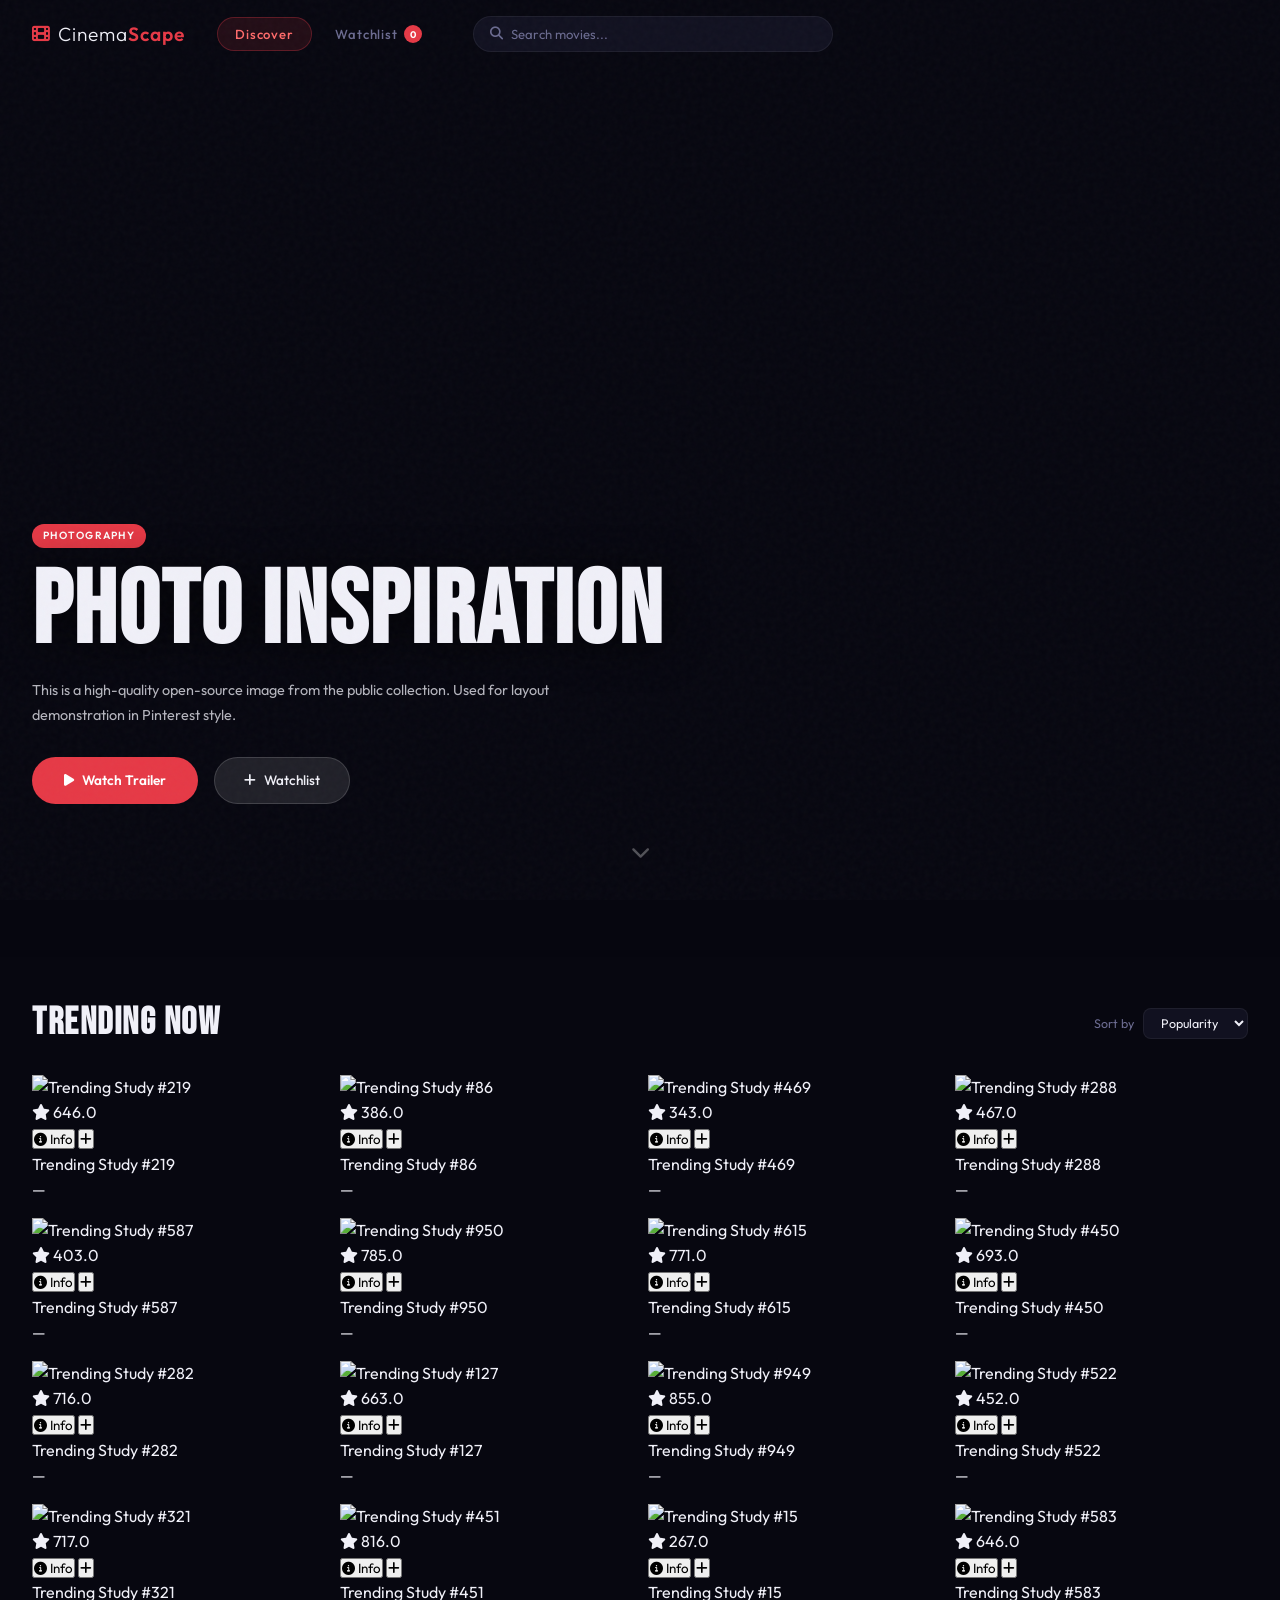
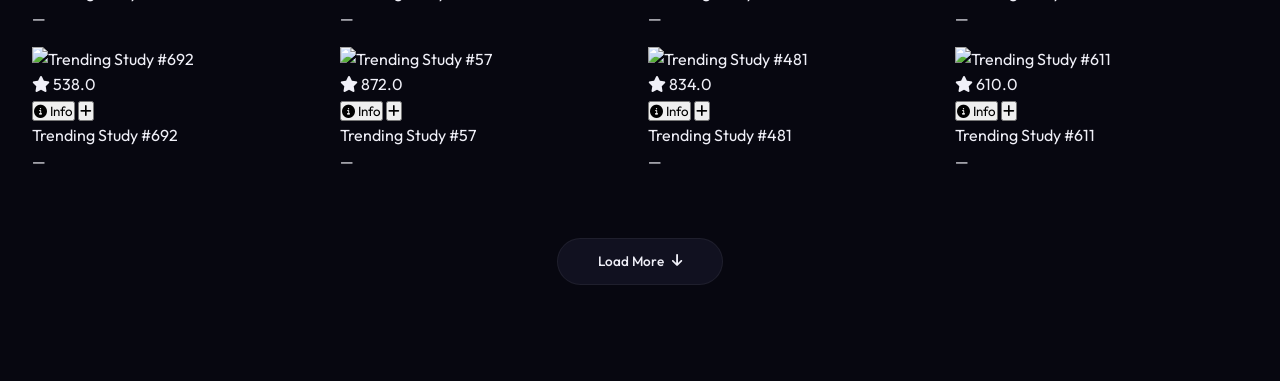
==== moviesite/index.html @ bd74ea68 "Clean up movie site code - fix syntax, remove duplication, add missing functions" ====
<!DOCTYPE html>
<html lang="en">
<head>
  <meta charset="UTF-8" />
  <meta name="viewport" content="width=device-width, initial-scale=1.0" />
  <title>CinemaScape — Discover Movies</title>
  <link rel="preconnect" href="https://fonts.googleapis.com" />
  <link rel="preconnect" href="https://fonts.gstatic.com" crossorigin />
  <link href="https://fonts.googleapis.com/css2?family=Bebas+Neue&family=Outfit:wght@300;400;500;600&display=swap" rel="stylesheet" />
  <link rel="stylesheet" href="https://cdnjs.cloudflare.com/ajax/libs/font-awesome/6.5.1/css/all.min.css" />
  <link rel="stylesheet" href="/moviesite/src/styles/main.css" />
</head>
<body>
  <div id="app">

    <!-- NOISE TEXTURE -->
    <div class="noise"></div>

    <!-- NAVBAR -->
    <nav class="navbar" id="navbar">
      <div class="nav-inner">
        <div class="nav-logo">
          <i class="fa-solid fa-film"></i>
          <span>Cinema<b>Scape</b></span>
        </div>
        <div class="nav-tabs">
          <button class="tab-btn active" data-tab="discover">Discover</button>
          <button class="tab-btn" data-tab="watchlist">
            Watchlist
            <span class="badge" id="wlBadge">0</span>
          </button>
        </div>
        <div class="nav-search">
          <i class="fa-solid fa-magnifying-glass"></i>
          <input type="text" id="searchInput" placeholder="Search movies..." autocomplete="off" />
          <button id="searchClear" class="search-clear hidden"><i class="fa-solid fa-xmark"></i></button>
        </div>
      </div>
    </nav>

    <!-- HERO -->
    <header class="hero" id="hero">
      <div class="hero-backdrop" id="heroBackdrop"></div>
      <div class="hero-overlay"></div>
      <div class="hero-content" id="heroContent">
        <div class="hero-meta" id="heroMeta"></div>
        <h1 class="hero-title" id="heroTitle">Loading...</h1>
        <p class="hero-desc" id="heroDesc"></p>
        <div class="hero-actions">
          <button class="btn-watch" id="heroWatch">
            <i class="fa-solid fa-play"></i> Watch Trailer
          </button>
          <button class="btn-wl" id="heroWl">
            <i class="fa-solid fa-plus"></i> Watchlist
          </button>
        </div>
      </div>
      <div class="hero-scroll-hint">
        <i class="fa-solid fa-chevron-down"></i>
      </div>
    </header>

    <!-- GENRE FILTER -->
    <div class="genre-bar" id="genreBar">
      <div class="genre-inner" id="genreList"></div>
    </div>

    <!-- MAIN CONTENT -->
    <main class="main" id="main">

      <!-- DISCOVER VIEW -->
      <section class="view active" id="view-discover">
        <div class="section-header">
          <h2 class="section-title" id="sectionTitle">Trending Now</h2>
          <div class="sort-group">
            <label>Sort by</label>
            <select id="sortSelect">
              <option value="popularity">Popularity</option>
              <option value="rating">Rating</option>
              <option value="year">Year</option>
              <option value="title">Title</option>
            </select>
          </div>
        </div>
        <div class="movies-grid" id="moviesGrid">
          <!-- Cards rendered by JS -->
        </div>
        <div class="skeleton-grid hidden" id="skeletonGrid">
          ${Array(8).fill('<div class="skeleton-card"><div class="sk sk-img"></div><div class="sk sk-line"></div><div class="sk sk-line short"></div></div>').join('')}
        </div>
        <div class="load-more-wrap">
          <button class="btn-load" id="loadMore">Load More <i class="fa-solid fa-arrow-down"></i></button>
        </div>
      </section>

      <!-- WATCHLIST VIEW -->
      <section class="view" id="view-watchlist">
        <div class="section-header">
          <h2 class="section-title">My Watchlist</h2>
          <button class="btn-clear-wl" id="clearWl">
            <i class="fa-solid fa-trash"></i> Clear All
          </button>
        </div>
        <div class="movies-grid" id="watchlistGrid"></div>
        <div class="wl-empty hidden" id="wlEmpty">
          <i class="fa-solid fa-bookmark"></i>
          <h3>Your watchlist is empty</h3>
          <p>Add movies from the Discover tab to watch later.</p>
          <button class="btn-watch" onclick="window.switchTab('discover')">
            <i class="fa-solid fa-compass"></i> Discover Movies
          </button>
        </div>
      </section>

    </main>

    <!-- MOVIE DETAIL MODAL -->
    <div class="modal-overlay" id="modalOverlay">
      <div class="modal" id="modal">
        <button class="modal-close" id="modalClose"><i class="fa-solid fa-xmark"></i></button>
        <div class="modal-backdrop" id="modalBackdrop"></div>
        <div class="modal-body">
          <div class="modal-poster" id="modalPoster"></div>
          <div class="modal-info">
            <div class="modal-meta" id="modalMeta"></div>
            <h2 class="modal-title" id="modalTitle"></h2>
            <div class="modal-stats" id="modalStats"></div>
            <p class="modal-desc" id="modalDesc"></p>
            <div class="modal-cast" id="modalCast"></div>
            <div class="modal-actions" id="modalActions"></div>
          </div>
        </div>
      </div>
    </div>

    <!-- TOAST -->
    <div class="toast-container" id="toastContainer"></div>

  </div>

  <script type="module" src="/moviesite/src/main.js"></script>
</body>
</html>
---- moviesite/src/styles/main.css ----
/* =============================================
   CSS VARIABLES (SCSS $variables equivalent)
   ============================================= */
:root {
  --c-bg: #070710;
  --c-bg2: #0d0d1a;
  --c-surface: #111120;
  --c-surface2: #181830;
  --c-border: rgba(255,255,255,0.06);
  --c-accent: #e63946;
  --c-accent2: #ff6b6b;
  --c-gold: #ffd166;
  --c-text: #f0f0f8;
  --c-muted: #6b6b90;
  --c-faint: #2a2a45;
  --c-accent-glow: rgba(230,57,70,0.25);
  --c-accent-dim: rgba(230,57,70,0.12);

  --font-display: 'Bebas Neue', cursive;
  --font-body: 'Outfit', sans-serif;

  --nav-h: 68px;
  --radius: 12px;
  --radius-lg: 20px;
  --ease: cubic-bezier(0.16,1,0.3,1);
  --max-w: 1440px;
}

/* =============================================
   RESET
   ============================================= */
*,*::before,*::after { box-sizing:border-box; margin:0; padding:0; }
html { scroll-behavior:smooth; }
body {
  background: var(--c-bg);
  color: var(--c-text);
  font-family: var(--font-body);
  font-size: 16px;
  line-height: 1.6;
  overflow-x: hidden;
  min-height: 100vh;
}
a { color:inherit; text-decoration:none; }
button { cursor:pointer; font-family:var(--font-body); }
img { max-width:100%; display:block; }
ul { list-style:none; }

/* =============================================
   NOISE
   ============================================= */
.noise {
  position: fixed; inset: 0; pointer-events: none; z-index: 999;
  opacity: 0.03;
  background-image: url("data:image/svg+xml,%3Csvg viewBox='0 0 200 200' xmlns='http://www.w3.org/2000/svg'%3E%3Cfilter id='n'%3E%3CfeTurbulence type='fractalNoise' baseFrequency='0.85' numOctaves='4'/%3E%3C/filter%3E%3Crect width='100%25' height='100%25' filter='url(%23n)'/%3E%3C/svg%3E");
}

/* =============================================
   NAVBAR
   ============================================= */
.navbar {
  position: fixed; top:0; left:0; right:0; height:var(--nav-h);
  z-index: 500;
  display: flex; align-items: center;
  padding: 0 2rem;
  transition: background 0.4s, box-shadow 0.4s;
}
.navbar.scrolled {
  background: rgba(7,7,16,0.9);
  backdrop-filter: blur(20px);
  box-shadow: 0 1px 0 var(--c-border);
}
.nav-inner {
  width:100%; max-width:var(--max-w); margin:0 auto;
  display:flex; align-items:center; gap:2rem;
}
.nav-logo {
  display: flex; align-items: center; gap: 0.5rem;
  font-size: 1.2rem;
  white-space: nowrap;
}
.nav-logo i { color: var(--c-accent); font-size: 1.1rem; }
.nav-logo span { font-family: var(--font-body); font-weight:300; letter-spacing:0.05em; }
.nav-logo b { font-weight:600; color: var(--c-accent); }
.nav-tabs { display:flex; gap:0.3rem; flex-shrink:0; }
.tab-btn {
  position:relative;
  background: transparent;
  border: 1px solid transparent;
  color: var(--c-muted);
  font-size: 0.82rem;
  font-weight: 500;
  letter-spacing: 0.06em;
  padding: 0.45rem 1.1rem;
  border-radius: 100px;
  transition: all 0.3s;
  display: flex; align-items:center; gap:0.4rem;
}
.tab-btn:hover { color: var(--c-text); }
.tab-btn.active {
  background: var(--c-accent-dim);
  border-color: rgba(230,57,70,0.3);
  color: var(--c-accent2);
}
.badge {
  background: var(--c-accent);
  color: #fff;
  font-size: 0.6rem;
  font-weight: 700;
  width: 18px; height: 18px;
  border-radius: 50%;
  display: flex; align-items:center; justify-content:center;
  transition: transform 0.3s var(--ease);
}
.badge.pop { transform: scale(1.5); }
.nav-search {
  flex: 1; max-width: 360px;
  position: relative; display:flex; align-items:center;
  background: var(--c-surface);
  border: 1px solid var(--c-border);
  border-radius: 100px;
  padding: 0 1rem;
  gap: 0.5rem;
  transition: border-color 0.3s, box-shadow 0.3s;
}
.nav-search:focus-within {
  border-color: rgba(230,57,70,0.4);
  box-shadow: 0 0 0 3px var(--c-accent-dim);
}
.nav-search i { color: var(--c-muted); font-size: 0.82rem; flex-shrink:0; }
.nav-search input {
  flex:1; background:transparent; border:none; outline:none;
  color: var(--c-text); font-family:var(--font-body);
  font-size: 0.82rem; padding: 0.55rem 0;
}
.nav-search input::placeholder { color: var(--c-muted); }
.search-clear {
  background: transparent; border:none;
  color: var(--c-muted); font-size:0.8rem;
  padding: 0; transition: color 0.3s;
}
.search-clear:hover { color: var(--c-accent); }
.hidden { display:none !important; }

/* =============================================
   HERO
   ============================================= */
.hero {
  position:relative; height:100vh; min-height:600px;
  display:flex; align-items:flex-end;
  overflow:hidden;
}
.hero-backdrop {
  position:absolute; inset:0;
  background-size: cover; background-position: center top;
  transition: background-image 1s;
  animation: kenburns 20s ease-in-out infinite alternate;
}
.hero-overlay {
  position:absolute; inset:0;
  background: linear-gradient(
    to right,
    rgba(7,7,16,0.95) 0%,
    rgba(7,7,16,0.6) 50%,
    rgba(7,7,16,0.1) 100%
  ),
  linear-gradient(to top, rgba(7,7,16,1) 0%, transparent 40%);
}
.hero-content {
  position:relative; z-index:2;
  max-width: var(--max-w); margin:0 auto; width:100%;
  padding: 0 2rem 6rem;
  animation: fade-up 1s var(--ease) both;
}
.hero-meta {
  display:flex; align-items:center; gap:0.8rem;
  margin-bottom:1rem; flex-wrap:wrap;
}
.hero-meta .genre-pill {
  background: var(--c-accent);
  color:#fff; font-size:0.65rem;
  font-weight:600; letter-spacing:0.12em; text-transform:uppercase;
  padding: 0.25rem 0.7rem; border-radius:100px;
}
.hero-meta .year, .hero-meta .runtime {
  font-size:0.78rem; color: var(--c-muted);
}
.hero-meta .rating {
  display:flex; align-items:center; gap:0.3rem;
  font-size:0.82rem; font-weight:600; color: var(--c-gold);
}
.hero-title {
  font-family: var(--font-display);
  font-size: clamp(3.5rem,8vw,7rem);
  line-height: 0.95;
  letter-spacing: 0.02em;
  margin-bottom: 1rem;
  text-shadow: 0 4px 40px rgba(0,0,0,0.8);
}
.hero-desc {
  font-size: 0.9rem; color: rgba(240,240,248,0.75);
  max-width: 540px; line-height:1.75;
  margin-bottom: 1.8rem;
  display: -webkit-box; -webkit-line-clamp:3; -webkit-box-orient:vertical;
  overflow:hidden;
}
.hero-actions { display:flex; gap:1rem; flex-wrap:wrap; }
.btn-watch {
  display:inline-flex; align-items:center; gap:0.5rem;
  background: var(--c-accent);
  color:#fff; font-size:0.85rem; font-weight:600;
  padding:0.85rem 2rem; border-radius:100px; border:none;
  transition: transform 0.3s var(--ease), box-shadow 0.3s;
}
.btn-watch:hover { transform:translateY(-3px); box-shadow:0 12px 32px var(--c-accent-glow); }
.btn-wl {
  display:inline-flex; align-items:center; gap:0.5rem;
  background: rgba(255,255,255,0.1); backdrop-filter:blur(8px);
  color: var(--c-text); font-size:0.85rem; font-weight:500;
  padding:0.85rem 1.8rem; border-radius:100px;
  border:1px solid rgba(255,255,255,0.15);
  transition: all 0.3s var(--ease);
}
.btn-wl:hover { background:rgba(255,255,255,0.18); transform:translateY(-3px); }
.btn-wl.in-wl { background: var(--c-accent-dim); border-color:rgba(230,57,70,0.4); color:var(--c-accent2); }
.hero-scroll-hint {
  position:absolute; bottom:2rem; left:50%; transform:translateX(-50%);
  z-index:2; color: rgba(255,255,255,0.3); font-size:1.2rem;
  animation: bounce 2s ease-in-out infinite;
}

/* =============================================
   GENRE BAR
   ============================================= */
.genre-bar {
  position:sticky; top:var(--nav-h); z-index:100;
  background: rgba(7,7,16,0.9); backdrop-filter:blur(20px);
  border-bottom:1px solid var(--c-border);
}
.genre-inner {
  max-width:var(--max-w); margin:0 auto;
  padding:0.8rem 2rem;
  display:flex; gap:0.5rem; overflow-x:auto;
  scrollbar-width:none;
}
.genre-inner::-webkit-scrollbar { display:none; }
.genre-btn {
  flex-shrink:0;
  background:transparent; border:1px solid var(--c-border);
  color:var(--c-muted); font-size:0.75rem; font-weight:500;
  letter-spacing:0.06em;
  padding:0.4rem 1rem; border-radius:100px;
  transition:all 0.3s;
  white-space:nowrap;
}
.genre-btn:hover { color:var(--c-text); border-color:rgba(255,255,255,0.2); }
.genre-btn.active {
  background: var(--c-accent); border-color:var(--c-accent);
  color:#fff;
}

/* =============================================
   MAIN LAYOUT
   ============================================= */
.main {
  max-width:var(--max-w); margin:0 auto;
  padding:3rem 2rem 6rem;
}
.view { display:none; }
.view.active { display:block; }
.section-header {
  display:flex; align-items:center; justify-content:space-between;
  margin-bottom:2rem; flex-wrap:wrap; gap:1rem;
}
.section-title {
  font-family:var(--font-display);
  font-size: clamp(1.8rem,3vw,2.5rem);
  letter-spacing:0.04em;
  line-height:1;
}
.sort-group {
  display:flex; align-items:center; gap:0.6rem;
  font-size:0.78rem; color:var(--c-muted);
}
.sort-group select {
  background:var(--c-surface); border:1px solid var(--c-border);
  color:var(--c-text); font-family:var(--font-body);
  font-size:0.78rem; padding:0.4rem 0.8rem;
  border-radius:8px; outline:none; cursor:pointer;
  transition:border-color 0.3s;
}
.sort-group select:focus { border-color:rgba(230,57,70,0.4); }
.movies-grid {
  display: block !important; /* Отключаем Grid для Masonry */
  column-count: 4;
  column-gap: 15px;
}

.movie-card {
  display: inline-block; /* Обязательно */
  width: 100%;
  margin-bottom: 15px;
  break-inside: avoid;
}

.card-poster {
  aspect-ratio: auto !important; /* Позволяем фото быть разной высоты */
}

.card-poster img {
  height: auto !important;
}

.movie-card {
  display: inline-block; /* Обязательно */
  width: 100%;
  margin-bottom: 15px;
  break-inside: avoid;
}

.card-poster {
  aspect-ratio: auto !important; /* Позволяем фото быть разной высоты */
}

.card-poster img {
  height: auto !important;
}
/* =============================================
   SKELETON
   ============================================= */
.skeleton-grid {
  display:grid;
  grid-template-columns:repeat(auto-fill, minmax(180px, 1fr));
  gap:1.2rem;
}
.skeleton-card { border-radius:var(--radius); overflow:hidden; }
.sk { background:var(--c-surface2); border-radius:6px; animation:shimmer 1.5s infinite; }
.sk-img { aspect-ratio:2/3; border-radius:var(--radius); }
.sk-line { height:12px; margin-top:8px; }
.sk-line.short { width:60%; }

/* =============================================
   LOAD MORE
   ============================================= */
.load-more-wrap { text-align:center; margin-top:3rem; }
.btn-load {
  background:var(--c-surface); border:1px solid var(--c-border);
  color:var(--c-text); font-size:0.85rem; font-weight:500;
  padding:0.85rem 2.5rem; border-radius:100px;
  transition:all 0.3s var(--ease);
  display:inline-flex; align-items:center; gap:0.5rem;
}
.btn-load:hover { border-color:var(--c-accent); color:var(--c-accent); transform:translateY(-2px); }
.btn-load:disabled { opacity:0.4; pointer-events:none; }

/* =============================================
   WATCHLIST
   ============================================= */
.btn-clear-wl {
  background:transparent; border:1px solid var(--c-border);
  color:var(--c-muted); font-size:0.75rem;
  padding:0.4rem 1rem; border-radius:8px;
  display:flex; align-items:center; gap:0.4rem;
  transition:all 0.3s;
}
.btn-clear-wl:hover { border-color:var(--c-accent); color:var(--c-accent); }
.wl-empty {
  text-align:center; padding:5rem 2rem;
  display:flex; flex-direction:column; align-items:center; gap:1rem;
}
.wl-empty i { font-size:3rem; color:var(--c-faint); }
.wl-empty h3 { font-family:var(--font-display); font-size:1.8rem; color:var(--c-muted); }
.wl-empty p { font-size:0.85rem; color:var(--c-muted); }

/* =============================================
   MODAL
   ============================================= */
.modal-overlay {
  position:fixed; inset:0; z-index:900;
  background:rgba(0,0,0,0.85); backdrop-filter:blur(12px);
  display:flex; align-items:center; justify-content:center;
  padding:2rem;
  opacity:0; pointer-events:none;
  transition:opacity 0.4s;
}
.modal-overlay.open { opacity:1; pointer-events:all; }
.modal {
  position:relative; background:var(--c-surface);
  border:1px solid var(--c-border); border-radius:var(--radius-lg);
  max-width:900px; width:100%; max-height:90vh;
  overflow:hidden;
  transform:translateY(40px) scale(0.96);
  transition:transform 0.4s var(--ease);
}
.modal-overlay.open .modal { transform:translateY(0) scale(1); }
.modal-backdrop {
  position:absolute; top:0; left:0; right:0; height:300px;
  background-size:cover; background-position:center 20%;
  mask-image:linear-gradient(to bottom, black 40%, transparent 100%);
  -webkit-mask-image:linear-gradient(to bottom, black 40%, transparent 100%);
  opacity:0.4;
}
.modal-close {
  position:absolute; top:1rem; right:1rem; z-index:10;
  width:36px; height:36px;
  background:rgba(0,0,0,0.6); backdrop-filter:blur(8px);
  border:1px solid var(--c-border); border-radius:50%;
  color:var(--c-text); font-size:0.85rem;
  transition:all 0.3s; display:flex; align-items:center; justify-content:center;
}
.modal-close:hover { background:var(--c-accent); border-color:var(--c-accent); }
.modal-body {
  position:relative; z-index:2;
  display:flex; gap:2rem;
  padding:2rem; overflow-y:auto; max-height:90vh;
}
.modal-poster {
  flex-shrink:0; width:200px;
  border-radius:var(--radius); overflow:hidden;
  box-shadow:0 20px 60px rgba(0,0,0,0.6);
  align-self:flex-start; margin-top:3rem;
}
.modal-poster img { width:100%; display:block; }
.modal-poster .no-poster {
  aspect-ratio:2/3; display:flex; align-items:center;
  justify-content:center; font-size:3rem;
  background:var(--c-surface2); color:var(--c-muted);
}
.modal-info { flex:1; padding-top:4rem; }
.modal-meta {
  display:flex; flex-wrap:wrap; gap:0.6rem; margin-bottom:0.8rem;
}
.modal-meta .mpill {
  font-size:0.65rem; font-weight:600; letter-spacing:0.1em;
  text-transform:uppercase; padding:0.2rem 0.6rem;
  border-radius:100px;
}
.mpill.genre { background:var(--c-accent-dim); color:var(--c-accent2); border:1px solid rgba(230,57,70,0.2); }
.mpill.year { background:var(--c-faint); color:var(--c-muted); }
.modal-title {
  font-family:var(--font-display);
  font-size:clamp(2rem,4vw,3.5rem);
  line-height:1; letter-spacing:0.03em;
  margin-bottom:1rem;
}
.modal-stats {
  display:flex; gap:1.5rem; margin-bottom:1.2rem;
  flex-wrap:wrap;
}
.mstat { display:flex; align-items:center; gap:0.4rem; font-size:0.82rem; }
.mstat i { font-size:0.75rem; }
.mstat.rating { color:var(--c-gold); font-weight:700; }
.mstat.runtime, .mstat.votes { color:var(--c-muted); }
.modal-desc {
  font-size:0.85rem; color:rgba(240,240,248,0.75);
  line-height:1.8; margin-bottom:1.5rem;
}
.modal-cast { margin-bottom:1.5rem; }
.modal-cast h4 { font-size:0.7rem; letter-spacing:0.15em; text-transform:uppercase; color:var(--c-muted); margin-bottom:0.6rem; }
.cast-list { display:flex; flex-wrap:wrap; gap:0.4rem; }
.cast-chip {
  font-size:0.72rem; padding:0.25rem 0.7rem;
  background:var(--c-surface2); border:1px solid var(--c-border);
  border-radius:100px; color:var(--c-text);
}
.modal-actions { display:flex; gap:0.8rem; flex-wrap:wrap; }
.modal-actions .btn-watch { font-size:0.82rem; padding:0.75rem 1.6rem; }
.modal-actions .btn-wl { font-size:0.82rem; padding:0.75rem 1.4rem; }

/* =============================================
   TOAST
   ============================================= */
.toast-container {
  position:fixed; bottom:2rem; right:2rem; z-index:9999;
  display:flex; flex-direction:column; gap:0.6rem;
  pointer-events:none;
}
.toast {
  display:flex; align-items:center; gap:0.8rem;
  background:var(--c-surface); border:1px solid var(--c-border);
  border-radius:12px; padding:0.85rem 1.2rem;
  font-size:0.82rem;
  box-shadow:0 8px 32px rgba(0,0,0,0.5);
  animation: toast-in 0.4s var(--ease) both;
  pointer-events:all;
  max-width:320px;
}
.toast i { font-size:1rem; }
.toast.success i { color:#4ade80; }
.toast.info i { color:var(--c-accent2); }
.toast.remove i { color:var(--c-muted); }
.toast.out { animation: toast-out 0.3s var(--ease) both; }

/* =============================================
   ANIMATIONS (@keyframes)
   ============================================= */
@keyframes fade-up {
  from { opacity:0; transform:translateY(24px); }
  to   { opacity:1; transform:translateY(0); }
}
@keyframes shimmer {
  0%   { opacity:0.6; }
  50%  { opacity:0.3; }
  100% { opacity:0.6; }
}
@keyframes bounce {
  0%,100% { transform:translateX(-50%) translateY(0); }
  50%      { transform:translateX(-50%) translateY(8px); }
}
@keyframes kenburns {
  from { transform:scale(1); }
  to   { transform:scale(1.06); }
}
@keyframes toast-in {
  from { opacity:0; transform:translateX(30px); }
  to   { opacity:1; transform:translateX(0); }
}
@keyframes toast-out {
  from { opacity:1; transform:translateX(0); }
  to   { opacity:0; transform:translateX(30px); }
}
@keyframes pop-in {
  0%   { transform:scale(0.8); opacity:0; }
  70%  { transform:scale(1.1); }
  100% { transform:scale(1); opacity:1; }
}

/* =============================================
   RESPONSIVE
   ============================================= */
@media (max-width:1024px) {
  .movies-grid { grid-template-columns:repeat(auto-fill,minmax(155px,1fr)); }
  .modal-body { flex-direction:column; }
  .modal-poster { width:140px; margin-top:2.5rem; }
  .modal-info { padding-top:1rem; }
}
@media (max-width:768px) {
  .nav-inner { gap:1rem; }
  .nav-logo span { display:none; }
  .hero-title { font-size:3.5rem; }
  .hero-desc { display:none; }
  .movies-grid { grid-template-columns:repeat(auto-fill,minmax(130px,1fr)); gap:0.8rem; }
  .modal-poster { display:none; }
  .modal-info { padding-top:0.5rem; }
}
@media (max-width:480px) {
  .navbar { padding:0 1rem; }
  .genre-inner { padding:0.6rem 1rem; }
  .main { padding:2rem 1rem 4rem; }
  .hero-content { padding:0 1rem 4rem; }
  .modal-overlay { padding:0; align-items:flex-end; }
  .modal { border-radius:var(--radius-lg) var(--radius-lg) 0 0; max-height:95vh; }
  .nav-search { display:none; }
}
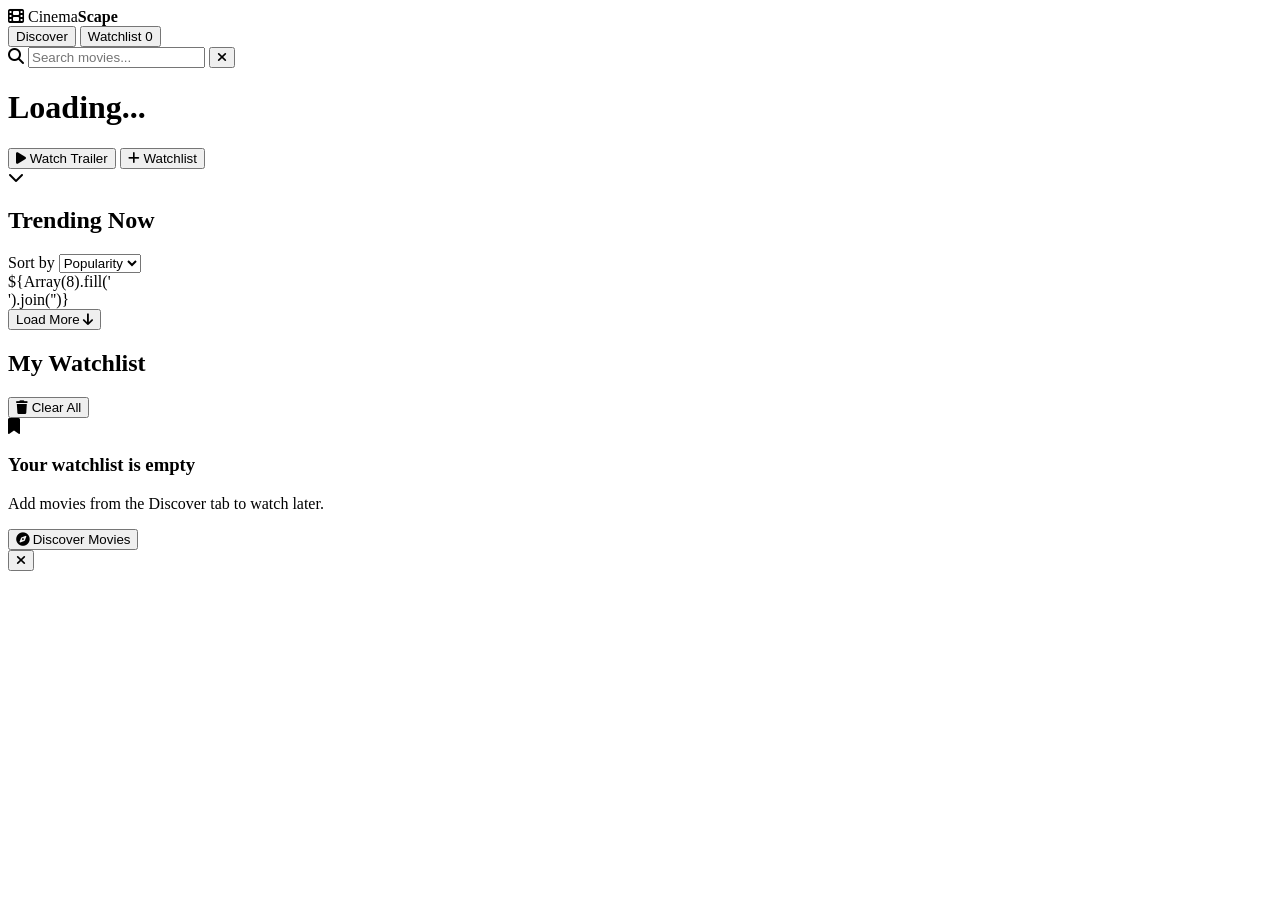
==== commit ee4f7b9c: "Update index.html" ====
--- a/moviesite/index.html
+++ b/moviesite/index.html
@@ -8,7 +8,7 @@
   <link rel="preconnect" href="https://fonts.gstatic.com" crossorigin />
   <link href="https://fonts.googleapis.com/css2?family=Bebas+Neue&family=Outfit:wght@300;400;500;600&display=swap" rel="stylesheet" />
   <link rel="stylesheet" href="https://cdnjs.cloudflare.com/ajax/libs/font-awesome/6.5.1/css/all.min.css" />
-  <link rel="stylesheet" href="/moviesite/src/styles/main.css" />
+  <link rel="stylesheet" href="/src/styles/main.css" />
 </head>
 <body>
   <div id="app">
@@ -138,6 +138,6 @@
 
   </div>
 
-  <script type="module" src="/moviesite/src/main.js"></script>
+  <script type="module" src="/src/main.js"></script>
 </body>
 </html>
